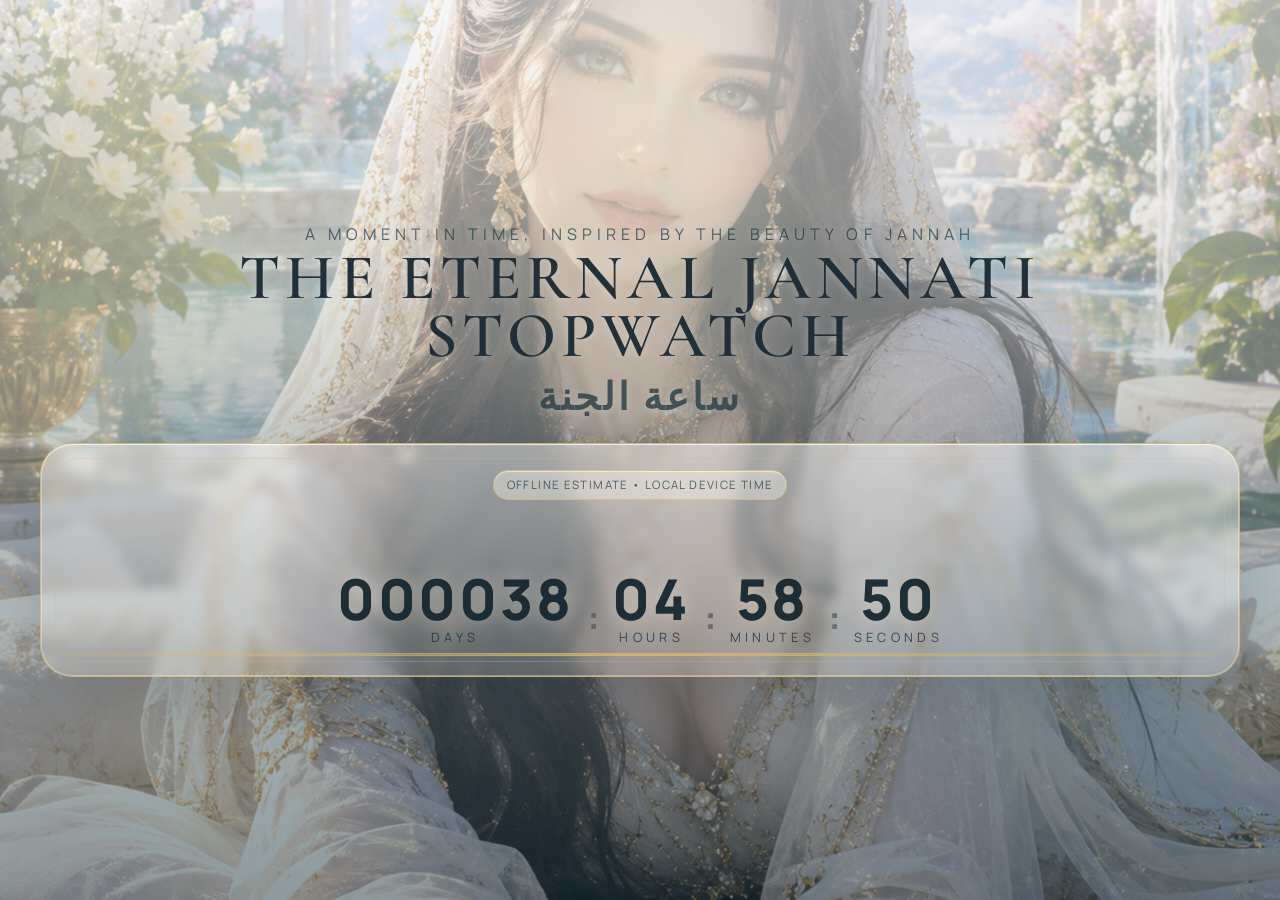
==== index.html @ 28939247 "Add the Jannati Stopwatch static website and documentation." ====
<!DOCTYPE html>
<html lang="en">
  <head>
    <meta charset="UTF-8" />
    <meta name="viewport" content="width=device-width, initial-scale=1.0" />
    <meta
      name="description"
      content="The Eternal Jannati Stopwatch — a fixed-start, beautifully inspired elapsed-time display based on a heavenly garden aesthetic."
    />
    <title>The Eternal Jannati Stopwatch</title>
    <link rel="preconnect" href="https://fonts.googleapis.com" />
    <link rel="preconnect" href="https://fonts.gstatic.com" crossorigin />
    <link
      href="https://fonts.googleapis.com/css2?family=Cormorant+Garamond:wght@500;600;700&family=Manrope:wght@400;500;600;700;800&display=swap"
      rel="stylesheet"
    />
    <link rel="stylesheet" href="style.css" />
  </head>
  <body>
    <div class="page-shell">
      <div class="scene-glow scene-glow-left" aria-hidden="true"></div>
      <div class="scene-glow scene-glow-right" aria-hidden="true"></div>
      <div class="garden-haze" aria-hidden="true"></div>

      <main class="app" aria-labelledby="projectTitle">
        <header class="masthead">
          <p class="subtitle">A Moment in Time, Inspired by the Beauty of Jannah</p>
          <h1 id="projectTitle">THE ETERNAL JANNATI STOPWATCH</h1>
          <p class="arabic-name" aria-label="Arabic title for the Jannati clock">ساعة الجنة</p>
        </header>

        <section class="stopwatch-panel" aria-label="Elapsed time display">
          <div class="sync-status" id="syncStatus" aria-live="polite">Offline estimate • local device time</div>

          <div
            class="timer-line"
            id="timerLine"
            role="timer"
            aria-live="off"
            aria-atomic="true"
            aria-label="Elapsed time"
          >
            <div class="time-unit days-unit" aria-label="Days">
              <span class="value" id="daysValue">000000</span>
              <span class="label">DAYS</span>
            </div>

            <span class="separator" aria-hidden="true">:</span>

            <div class="time-unit" aria-label="Hours">
              <span class="value" id="hoursValue">00</span>
              <span class="label">HOURS</span>
            </div>

            <span class="separator" aria-hidden="true">:</span>

            <div class="time-unit" aria-label="Minutes">
              <span class="value" id="minutesValue">00</span>
              <span class="label">MINUTES</span>
            </div>

            <span class="separator" aria-hidden="true">:</span>

            <div class="time-unit" aria-label="Seconds">
              <span class="value" id="secondsValue">00</span>
              <span class="label">SECONDS</span>
            </div>
          </div>
        </section>
      </main>
    </div>

    <div id="srStatus" class="sr-only" aria-live="polite" aria-atomic="true"></div>

    <script src="script.js"></script>
  </body>
</html>
---- style.css ----
:root {
  --sky-1: #eef7ff;
  --sky-2: #dbeef8;
  --water-1: #9ecfe7;
  --water-2: #7aaed0;
  --gold-1: #f5e9b7;
  --gold-2: #d6b76f;
  --ivory-1: rgba(255, 252, 245, 0.68);
  --ivory-2: rgba(250, 245, 235, 0.48);
  --pearl: rgba(255, 255, 255, 0.74);
  --stone: #f0efe9;
  --garden-1: #9ec3a1;
  --garden-2: #6f9d74;
  --shadow: rgba(17, 33, 48, 0.32);
  --text: #18384d;
  --panel-border: rgba(214, 183, 111, 0.8);
  --panel-glow: rgba(255, 243, 189, 0.6);
  --muted-text: rgba(25, 54, 68, 0.74);
}

* {
  box-sizing: border-box;
}

html {
  color-scheme: light;
}

body {
  margin: 0;
  min-height: 100vh;
  font-family: "Manrope", sans-serif;
  color: var(--text);
  background:
    linear-gradient(180deg, rgba(255, 254, 250, 0.2), rgba(41, 73, 93, 0.26)),
    linear-gradient(180deg, rgba(255, 255, 255, 0.34), rgba(13, 38, 46, 0.1)),
    url("Golden Veil by the Garden Waters.png") center center / cover no-repeat fixed;
  overflow-x: hidden;
}

img {
  max-width: 100%;
  display: block;
}

.page-shell {
  position: relative;
  min-height: 100vh;
  display: grid;
  place-items: center;
  padding: clamp(1rem, 2vw, 2.25rem);
  isolation: isolate;
  overflow: hidden;
}

.page-shell::before {
  content: "";
  position: absolute;
  inset: 0;
  background:
    linear-gradient(180deg, rgba(214, 222, 234, 0.24), rgba(255, 255, 255, 0.12) 20%, rgba(18, 44, 53, 0.14) 100%),
    radial-gradient(circle at 50% 30%, rgba(255, 245, 196, 0.24), transparent 30%);
  z-index: -2;
}

.scene-glow {
  position: absolute;
  width: min(30vw, 28rem);
  height: min(30vw, 28rem);
  border-radius: 50%;
  filter: blur(55px);
  opacity: 0.6;
  z-index: -1;
  animation: breathe 12s ease-in-out infinite alternate;
}

.scene-glow-left {
  left: -4vw;
  top: 6vh;
  background: rgba(255, 236, 162, 0.36);
}

.scene-glow-right {
  right: -1vw;
  bottom: 10vh;
  background: rgba(144, 202, 233, 0.24);
}

.garden-haze {
  position: absolute;
  inset: 0;
  background:
    radial-gradient(circle at 50% 12%, rgba(255, 247, 214, 0.38), transparent 18%),
    linear-gradient(180deg, rgba(255, 255, 255, 0.1), rgba(17, 43, 52, 0.12));
  z-index: -1;
}

.app {
  width: min(100%, 1200px);
  display: grid;
  gap: 1.3rem;
  justify-items: center;
  text-align: center;
  position: relative;
  z-index: 1;
}

.masthead {
  display: grid;
  gap: 0.2rem;
  justify-items: center;
  text-shadow: 0 2px 8px rgba(255, 255, 255, 0.25);
}

.subtitle {
  margin: 0;
  font-size: clamp(0.72rem, 1.5vw, 1rem);
  letter-spacing: 0.32em;
  text-transform: uppercase;
  color: rgba(25, 54, 68, 0.72);
}

h1 {
  margin: 0;
  font-family: "Cormorant Garamond", serif;
  font-size: clamp(2.2rem, 5vw, 5.1rem);
  line-height: 0.92;
  letter-spacing: 0.08em;
  color: rgba(26, 42, 52, 0.96);
  font-weight: 600;
}

.arabic-name {
  margin: 0;
  font-size: clamp(1.5rem, 3vw, 2.5rem);
  font-weight: 600;
  letter-spacing: 0.08em;
  color: rgba(42, 62, 70, 0.82);
}

.stopwatch-panel {
  width: min(100%, 1200px);
  background: linear-gradient(180deg, rgba(255, 255, 255, 0.42), rgba(255, 251, 244, 0.18));
  border: 1px solid var(--panel-border);
  border-radius: 2rem;
  padding: clamp(1rem, 2vw, 2rem) clamp(0.9rem, 2vw, 1.8rem) clamp(1.2rem, 3vw, 2rem);
  backdrop-filter: blur(6px);
  -webkit-backdrop-filter: blur(6px);
  box-shadow:
    0 24px 80px rgba(27, 39, 49, 0.22),
    inset 0 1px 1px rgba(255, 255, 255, 0.62),
    inset 0 0 0 1px rgba(255, 255, 255, 0.3);
  position: relative;
  overflow: hidden;
}

.stopwatch-panel::before,
.stopwatch-panel::after {
  content: "";
  position: absolute;
  inset: 14px;
  border: 1px solid rgba(214, 183, 111, 0.32);
  border-radius: 1.5rem;
  pointer-events: none;
}

.stopwatch-panel::after {
  inset: auto 24px 20px 24px;
  height: 1px;
  background: linear-gradient(90deg, transparent, rgba(214, 183, 111, 0.8), transparent);
}

.sync-status {
  position: relative;
  z-index: 1;
  margin: 0 auto 1rem;
  width: fit-content;
  padding: 0.4rem 0.8rem;
  border-radius: 999px;
  background: rgba(255, 250, 240, 0.38);
  border: 1px solid rgba(214, 183, 111, 0.7);
  font-size: 0.72rem;
  letter-spacing: 0.12em;
  text-transform: uppercase;
  color: var(--muted-text);
  box-shadow: inset 0 1px 1px rgba(255, 255, 255, 0.6);
}

.timer-line {
  position: relative;
  z-index: 1;
  display: flex;
  align-items: end;
  justify-content: center;
  flex-wrap: wrap;
  gap: clamp(0.4rem, 1vw, 0.9rem);
  line-height: 1;
  min-height: 8rem;
}

.time-unit {
  display: inline-flex;
  flex-direction: column;
  align-items: center;
  gap: 0.45rem;
  min-width: 0;
}

.days-unit {
  min-width: clamp(8rem, 18vw, 18rem);
}

.value {
  font-family: "Manrope", sans-serif;
  font-size: clamp(2rem, 4.4vw, 6.2rem);
  font-weight: 800;
  letter-spacing: 0.05em;
  line-height: 0.85;
  color: rgba(21, 39, 48, 0.95);
  text-shadow: 0 0 18px rgba(255, 246, 214, 0.4);
  white-space: nowrap;
}

.days-unit .value {
  min-width: 100%;
}

.label {
  font-size: clamp(0.55rem, 1vw, 0.92rem);
  letter-spacing: 0.34em;
  text-transform: uppercase;
  color: rgba(22, 49, 62, 0.8);
  line-height: 1.1;
}

.separator {
  font-size: clamp(1.6rem, 3vw, 3.4rem);
  font-weight: 700;
  line-height: 0.8;
  color: rgba(81, 92, 99, 0.75);
  transform: translateY(-0.25em);
}

.sr-only {
  position: absolute;
  width: 1px;
  height: 1px;
  margin: -1px;
  overflow: hidden;
  clip: rect(0, 0, 0, 0);
  clip-path: inset(50%);
  white-space: nowrap;
  border: 0;
}

@keyframes breathe {
  0% {
    transform: scale(0.96);
    opacity: 0.5;
  }
  100% {
    transform: scale(1.06);
    opacity: 0.7;
  }
}

@media (max-width: 780px) {
  .app {
    gap: 0.8rem;
  }

  .subtitle {
    letter-spacing: 0.18em;
  }

  h1 {
    letter-spacing: 0.04em;
  }

  .timer-line {
    gap: 0.15rem 0.38rem;
    min-height: 7rem;
  }

  .label {
    letter-spacing: 0.2em;
  }

  .separator {
    transform: none;
  }
}

@media (max-width: 560px) {
  body {
    background-attachment: scroll;
  }

  .page-shell {
    padding-left: 0.75rem;
    padding-right: 0.75rem;
  }

  .masthead {
    gap: 0.1rem;
  }

  .subtitle {
    letter-spacing: 0.12em;
  }

  h1 {
    text-wrap: balance;
  }

  .stopwatch-panel {
    border-radius: 1.25rem;
  }

  .sync-status {
    letter-spacing: 0.08em;
    padding-left: 0.6rem;
    padding-right: 0.6rem;
  }

  .time-unit {
    gap: 0.25rem;
  }

  .days-unit {
    min-width: 0;
  }
}

@media (prefers-reduced-motion: reduce) {
  *, *::before, *::after {
    animation-duration: 0.01ms !important;
    animation-iteration-count: 1 !important;
    transition-duration: 0.01ms !important;
    scroll-behavior: auto !important;
  }
}
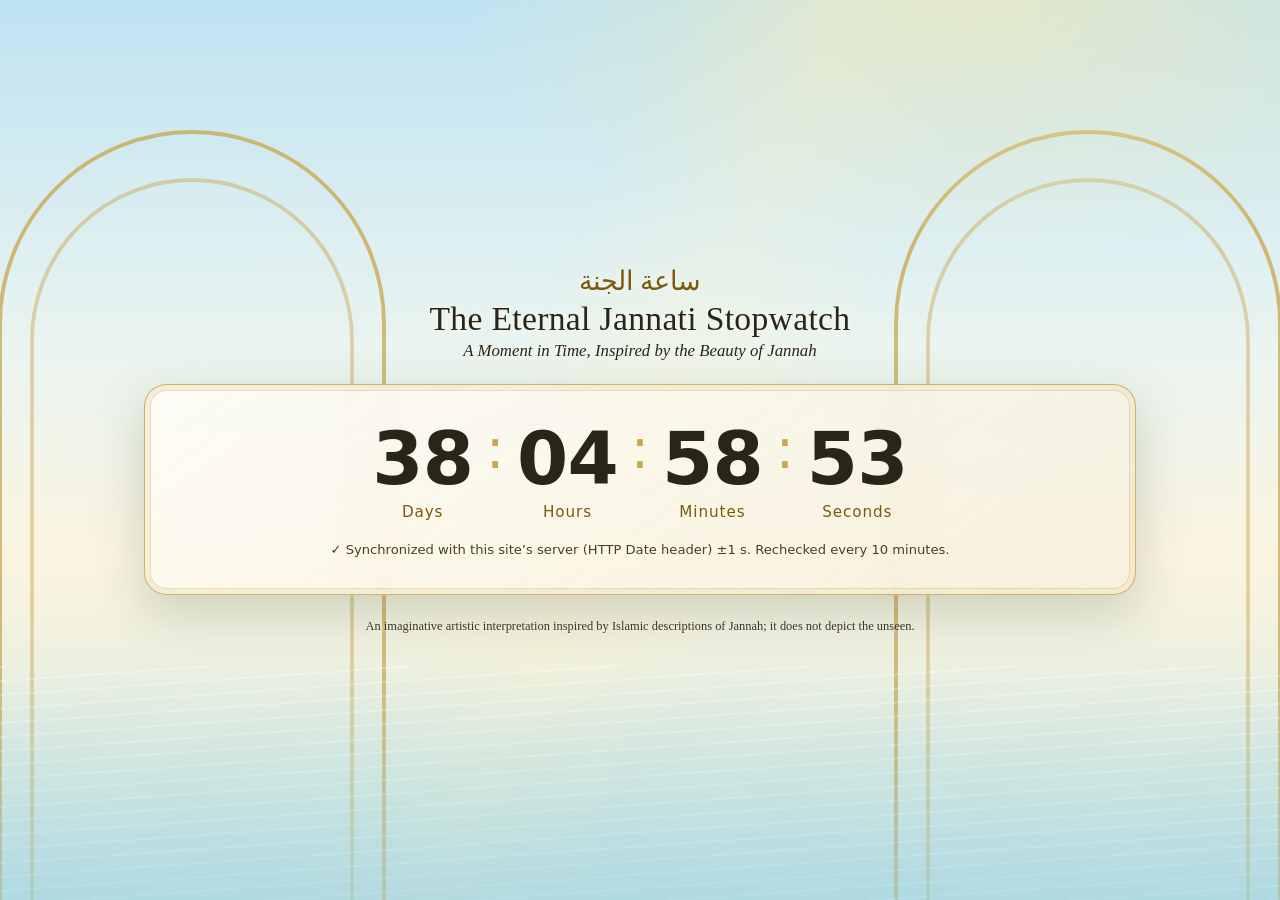
==== commit bffeb780: "Add files via upload" ====
--- a/index.html
+++ b/index.html
@@ -1,77 +1,55 @@
 <!DOCTYPE html>
 <html lang="en">
-  <head>
-    <meta charset="UTF-8" />
-    <meta name="viewport" content="width=device-width, initial-scale=1.0" />
-    <meta
-      name="description"
-      content="The Eternal Jannati Stopwatch — a fixed-start, beautifully inspired elapsed-time display based on a heavenly garden aesthetic."
-    />
-    <title>The Eternal Jannati Stopwatch</title>
-    <link rel="preconnect" href="https://fonts.googleapis.com" />
-    <link rel="preconnect" href="https://fonts.gstatic.com" crossorigin />
-    <link
-      href="https://fonts.googleapis.com/css2?family=Cormorant+Garamond:wght@500;600;700&family=Manrope:wght@400;500;600;700;800&display=swap"
-      rel="stylesheet"
-    />
-    <link rel="stylesheet" href="style.css" />
-  </head>
-  <body>
-    <div class="page-shell">
-      <div class="scene-glow scene-glow-left" aria-hidden="true"></div>
-      <div class="scene-glow scene-glow-right" aria-hidden="true"></div>
-      <div class="garden-haze" aria-hidden="true"></div>
+<head>
+<meta charset="utf-8">
+<meta name="viewport" content="width=device-width, initial-scale=1, viewport-fit=cover">
+<title>The Eternal Jannati Stopwatch</title>
+<meta name="description" content="A fixed-start elapsed-time display: days, hours, minutes and seconds since 29 October 2026, 6:30 AM Bangladesh time.">
+<meta name="theme-color" content="#f6efdc">
+<link rel="stylesheet" href="style.css">
+</head>
+<body>
+<div class="scene" aria-hidden="true">
+  <div class="scene__sky"></div>
+  <div class="scene__img"></div>
+  <svg class="scene__arch" viewBox="0 0 400 300" preserveAspectRatio="xMidYMax slice" focusable="false">
+    <g fill="none" stroke="#c9a54e" stroke-width="1.2" opacity=".75">
+      <path d="M0 300V120a60 60 0 0 1 60-60h0a60 60 0 0 1 60 60v180"/>
+      <path d="M280 300V120a60 60 0 0 1 60-60h0a60 60 0 0 1 60 60v180"/>
+      <path d="M10 300V125a50 50 0 0 1 50-50 50 50 0 0 1 50 50v175" opacity=".6"/>
+      <path d="M290 300V125a50 50 0 0 1 50-50 50 50 0 0 1 50 50v175" opacity=".6"/>
+    </g>
+  </svg>
+  <div class="scene__rays"></div>
+  <div class="scene__water"></div>
+  <div class="scene__motes" id="motes"></div>
+</div>
 
-      <main class="app" aria-labelledby="projectTitle">
-        <header class="masthead">
-          <p class="subtitle">A Moment in Time, Inspired by the Beauty of Jannah</p>
-          <h1 id="projectTitle">THE ETERNAL JANNATI STOPWATCH</h1>
-          <p class="arabic-name" aria-label="Arabic title for the Jannati clock">ساعة الجنة</p>
-        </header>
+<main class="stage">
+  <header class="title">
+    <p class="ar" lang="ar" dir="rtl">ساعة الجنة</p>
+    <h1>The Eternal Jannati Stopwatch</h1>
+    <p class="sub">A Moment in Time, Inspired by the Beauty of Jannah</p>
+  </header>
 
-        <section class="stopwatch-panel" aria-label="Elapsed time display">
-          <div class="sync-status" id="syncStatus" aria-live="polite">Offline estimate • local device time</div>
+  <section class="panel" aria-labelledby="pl">
+    <h2 id="pl" class="sr">Time elapsed since 29 October 2026, 6:30:00 AM Bangladesh Standard Time</h2>
+    <div class="clock" id="clock" data-len="1" role="timer" aria-live="off" aria-atomic="true">
+      <span class="sr" id="sr"></span>
+      <div class="unit" aria-hidden="true"><b id="d">0</b><i id="dl">Days</i></div>
+      <span class="sep" aria-hidden="true">:</span>
+      <div class="unit" aria-hidden="true"><b id="h">00</b><i id="hl">Hours</i></div>
+      <span class="sep" aria-hidden="true">:</span>
+      <div class="unit" aria-hidden="true"><b id="m">00</b><i id="ml">Minutes</i></div>
+      <span class="sep" aria-hidden="true">:</span>
+      <div class="unit" aria-hidden="true"><b id="s">00</b><i id="sl">Seconds</i></div>
+    </div>
+    <p class="note" id="note" hidden>Counting begins 29 Oct 2026, 6:30:00 AM (UTC+06:00).</p>
+    <p class="status" id="status" role="status"><span id="si" aria-hidden="true">◌</span> <span id="st">Checking time source…</span></p>
+  </section>
 
-          <div
-            class="timer-line"
-            id="timerLine"
-            role="timer"
-            aria-live="off"
-            aria-atomic="true"
-            aria-label="Elapsed time"
-          >
-            <div class="time-unit days-unit" aria-label="Days">
-              <span class="value" id="daysValue">000000</span>
-              <span class="label">DAYS</span>
-            </div>
-
-            <span class="separator" aria-hidden="true">:</span>
-
-            <div class="time-unit" aria-label="Hours">
-              <span class="value" id="hoursValue">00</span>
-              <span class="label">HOURS</span>
-            </div>
-
-            <span class="separator" aria-hidden="true">:</span>
-
-            <div class="time-unit" aria-label="Minutes">
-              <span class="value" id="minutesValue">00</span>
-              <span class="label">MINUTES</span>
-            </div>
-
-            <span class="separator" aria-hidden="true">:</span>
-
-            <div class="time-unit" aria-label="Seconds">
-              <span class="value" id="secondsValue">00</span>
-              <span class="label">SECONDS</span>
-            </div>
-          </div>
-        </section>
-      </main>
-    </div>
-
-    <div id="srStatus" class="sr-only" aria-live="polite" aria-atomic="true"></div>
-
-    <script src="script.js"></script>
-  </body>
+  <footer class="foot">An imaginative artistic interpretation inspired by Islamic descriptions of Jannah; it does not depict the unseen.</footer>
+</main>
+<script src="script.js"></script>
+</body>
 </html>
--- a/style.css
+++ b/style.css
@@ -1,342 +1,48 @@
-:root {
-  --sky-1: #eef7ff;
-  --sky-2: #dbeef8;
-  --water-1: #9ecfe7;
-  --water-2: #7aaed0;
-  --gold-1: #f5e9b7;
-  --gold-2: #d6b76f;
-  --ivory-1: rgba(255, 252, 245, 0.68);
-  --ivory-2: rgba(250, 245, 235, 0.48);
-  --pearl: rgba(255, 255, 255, 0.74);
-  --stone: #f0efe9;
-  --garden-1: #9ec3a1;
-  --garden-2: #6f9d74;
-  --shadow: rgba(17, 33, 48, 0.32);
-  --text: #18384d;
-  --panel-border: rgba(214, 183, 111, 0.8);
-  --panel-glow: rgba(255, 243, 189, 0.6);
-  --muted-text: rgba(25, 54, 68, 0.74);
-}
-
-* {
-  box-sizing: border-box;
-}
-
-html {
-  color-scheme: light;
-}
-
-body {
-  margin: 0;
-  min-height: 100vh;
-  font-family: "Manrope", sans-serif;
-  color: var(--text);
-  background:
-    linear-gradient(180deg, rgba(255, 254, 250, 0.2), rgba(41, 73, 93, 0.26)),
-    linear-gradient(180deg, rgba(255, 255, 255, 0.34), rgba(13, 38, 46, 0.1)),
-    url("Golden Veil by the Garden Waters.png") center center / cover no-repeat fixed;
-  overflow-x: hidden;
-}
-
-img {
-  max-width: 100%;
-  display: block;
-}
-
-.page-shell {
-  position: relative;
-  min-height: 100vh;
-  display: grid;
-  place-items: center;
-  padding: clamp(1rem, 2vw, 2.25rem);
-  isolation: isolate;
-  overflow: hidden;
-}
-
-.page-shell::before {
-  content: "";
-  position: absolute;
-  inset: 0;
-  background:
-    linear-gradient(180deg, rgba(214, 222, 234, 0.24), rgba(255, 255, 255, 0.12) 20%, rgba(18, 44, 53, 0.14) 100%),
-    radial-gradient(circle at 50% 30%, rgba(255, 245, 196, 0.24), transparent 30%);
-  z-index: -2;
-}
-
-.scene-glow {
-  position: absolute;
-  width: min(30vw, 28rem);
-  height: min(30vw, 28rem);
-  border-radius: 50%;
-  filter: blur(55px);
-  opacity: 0.6;
-  z-index: -1;
-  animation: breathe 12s ease-in-out infinite alternate;
-}
-
-.scene-glow-left {
-  left: -4vw;
-  top: 6vh;
-  background: rgba(255, 236, 162, 0.36);
-}
-
-.scene-glow-right {
-  right: -1vw;
-  bottom: 10vh;
-  background: rgba(144, 202, 233, 0.24);
-}
-
-.garden-haze {
-  position: absolute;
-  inset: 0;
-  background:
-    radial-gradient(circle at 50% 12%, rgba(255, 247, 214, 0.38), transparent 18%),
-    linear-gradient(180deg, rgba(255, 255, 255, 0.1), rgba(17, 43, 52, 0.12));
-  z-index: -1;
-}
-
-.app {
-  width: min(100%, 1200px);
-  display: grid;
-  gap: 1.3rem;
-  justify-items: center;
-  text-align: center;
-  position: relative;
-  z-index: 1;
-}
-
-.masthead {
-  display: grid;
-  gap: 0.2rem;
-  justify-items: center;
-  text-shadow: 0 2px 8px rgba(255, 255, 255, 0.25);
-}
-
-.subtitle {
-  margin: 0;
-  font-size: clamp(0.72rem, 1.5vw, 1rem);
-  letter-spacing: 0.32em;
-  text-transform: uppercase;
-  color: rgba(25, 54, 68, 0.72);
-}
-
-h1 {
-  margin: 0;
-  font-family: "Cormorant Garamond", serif;
-  font-size: clamp(2.2rem, 5vw, 5.1rem);
-  line-height: 0.92;
-  letter-spacing: 0.08em;
-  color: rgba(26, 42, 52, 0.96);
-  font-weight: 600;
-}
-
-.arabic-name {
-  margin: 0;
-  font-size: clamp(1.5rem, 3vw, 2.5rem);
-  font-weight: 600;
-  letter-spacing: 0.08em;
-  color: rgba(42, 62, 70, 0.82);
-}
-
-.stopwatch-panel {
-  width: min(100%, 1200px);
-  background: linear-gradient(180deg, rgba(255, 255, 255, 0.42), rgba(255, 251, 244, 0.18));
-  border: 1px solid var(--panel-border);
-  border-radius: 2rem;
-  padding: clamp(1rem, 2vw, 2rem) clamp(0.9rem, 2vw, 1.8rem) clamp(1.2rem, 3vw, 2rem);
-  backdrop-filter: blur(6px);
-  -webkit-backdrop-filter: blur(6px);
-  box-shadow:
-    0 24px 80px rgba(27, 39, 49, 0.22),
-    inset 0 1px 1px rgba(255, 255, 255, 0.62),
-    inset 0 0 0 1px rgba(255, 255, 255, 0.3);
-  position: relative;
-  overflow: hidden;
-}
-
-.stopwatch-panel::before,
-.stopwatch-panel::after {
-  content: "";
-  position: absolute;
-  inset: 14px;
-  border: 1px solid rgba(214, 183, 111, 0.32);
-  border-radius: 1.5rem;
-  pointer-events: none;
-}
-
-.stopwatch-panel::after {
-  inset: auto 24px 20px 24px;
-  height: 1px;
-  background: linear-gradient(90deg, transparent, rgba(214, 183, 111, 0.8), transparent);
-}
-
-.sync-status {
-  position: relative;
-  z-index: 1;
-  margin: 0 auto 1rem;
-  width: fit-content;
-  padding: 0.4rem 0.8rem;
-  border-radius: 999px;
-  background: rgba(255, 250, 240, 0.38);
-  border: 1px solid rgba(214, 183, 111, 0.7);
-  font-size: 0.72rem;
-  letter-spacing: 0.12em;
-  text-transform: uppercase;
-  color: var(--muted-text);
-  box-shadow: inset 0 1px 1px rgba(255, 255, 255, 0.6);
-}
-
-.timer-line {
-  position: relative;
-  z-index: 1;
-  display: flex;
-  align-items: end;
-  justify-content: center;
-  flex-wrap: wrap;
-  gap: clamp(0.4rem, 1vw, 0.9rem);
-  line-height: 1;
-  min-height: 8rem;
-}
-
-.time-unit {
-  display: inline-flex;
-  flex-direction: column;
-  align-items: center;
-  gap: 0.45rem;
-  min-width: 0;
-}
-
-.days-unit {
-  min-width: clamp(8rem, 18vw, 18rem);
-}
-
-.value {
-  font-family: "Manrope", sans-serif;
-  font-size: clamp(2rem, 4.4vw, 6.2rem);
-  font-weight: 800;
-  letter-spacing: 0.05em;
-  line-height: 0.85;
-  color: rgba(21, 39, 48, 0.95);
-  text-shadow: 0 0 18px rgba(255, 246, 214, 0.4);
-  white-space: nowrap;
-}
-
-.days-unit .value {
-  min-width: 100%;
-}
-
-.label {
-  font-size: clamp(0.55rem, 1vw, 0.92rem);
-  letter-spacing: 0.34em;
-  text-transform: uppercase;
-  color: rgba(22, 49, 62, 0.8);
-  line-height: 1.1;
-}
-
-.separator {
-  font-size: clamp(1.6rem, 3vw, 3.4rem);
-  font-weight: 700;
-  line-height: 0.8;
-  color: rgba(81, 92, 99, 0.75);
-  transform: translateY(-0.25em);
-}
-
-.sr-only {
-  position: absolute;
-  width: 1px;
-  height: 1px;
-  margin: -1px;
-  overflow: hidden;
-  clip: rect(0, 0, 0, 0);
-  clip-path: inset(50%);
-  white-space: nowrap;
-  border: 0;
-}
-
-@keyframes breathe {
-  0% {
-    transform: scale(0.96);
-    opacity: 0.5;
-  }
-  100% {
-    transform: scale(1.06);
-    opacity: 0.7;
-  }
-}
-
-@media (max-width: 780px) {
-  .app {
-    gap: 0.8rem;
-  }
-
-  .subtitle {
-    letter-spacing: 0.18em;
-  }
-
-  h1 {
-    letter-spacing: 0.04em;
-  }
-
-  .timer-line {
-    gap: 0.15rem 0.38rem;
-    min-height: 7rem;
-  }
-
-  .label {
-    letter-spacing: 0.2em;
-  }
-
-  .separator {
-    transform: none;
-  }
-}
-
-@media (max-width: 560px) {
-  body {
-    background-attachment: scroll;
-  }
-
-  .page-shell {
-    padding-left: 0.75rem;
-    padding-right: 0.75rem;
-  }
-
-  .masthead {
-    gap: 0.1rem;
-  }
-
-  .subtitle {
-    letter-spacing: 0.12em;
-  }
-
-  h1 {
-    text-wrap: balance;
-  }
-
-  .stopwatch-panel {
-    border-radius: 1.25rem;
-  }
-
-  .sync-status {
-    letter-spacing: 0.08em;
-    padding-left: 0.6rem;
-    padding-right: 0.6rem;
-  }
-
-  .time-unit {
-    gap: 0.25rem;
-  }
-
-  .days-unit {
-    min-width: 0;
-  }
-}
-
-@media (prefers-reduced-motion: reduce) {
-  *, *::before, *::after {
-    animation-duration: 0.01ms !important;
-    animation-iteration-count: 1 !important;
-    transition-duration: 0.01ms !important;
-    scroll-behavior: auto !important;
-  }
-}
+:root{--pearl:#fffdf7;--ivory:#f6efdc;--gold:#c9a54e;--gold-d:#7a5a10;--sky:#bfe3f2;--leaf:#3f7a55;--ink:#2a2617;
+--serif:"Iowan Old Style","Palatino Linotype",Palatino,Georgia,"Times New Roman",serif;--sans:system-ui,-apple-system,"Segoe UI",Roboto,sans-serif}
+*{box-sizing:border-box}
+html,body{margin:0;min-height:100%;overflow-x:hidden}
+body{font-family:var(--serif);color:var(--ink);background:var(--ivory);min-height:100svh}
+.sr{position:absolute;width:1px;height:1px;overflow:hidden;clip:rect(0 0 0 0);white-space:nowrap}
+/* scene */
+.scene{position:fixed;inset:0;overflow:hidden;z-index:0;pointer-events:none}
+.scene>*{position:absolute;inset:0}
+.scene__sky{background:linear-gradient(#bfe3f2 0%,#e9f4f0 38%,#fbf4e0 62%,#cfe8e0 100%)}
+.scene__img{background:url("assets/golden-veil.png") center 18%/cover no-repeat,
+ url("https://raw.githubusercontent.com/AlphaStopwatch/Something-About-This-Hur/main/Golden%20Veil%20by%20the%20Garden%20Waters.png") center 18%/cover no-repeat;
+ -webkit-mask-image:linear-gradient(#000 70%,transparent);mask-image:linear-gradient(#000 70%,transparent)}
+.scene__arch{width:100%;height:100%}
+.scene__rays{background:radial-gradient(60% 40% at 78% 0%,rgba(255,236,170,.55),transparent 70%),
+ linear-gradient(115deg,transparent 40%,rgba(255,244,200,.22) 50%,transparent 60%);animation:rays 14s ease-in-out infinite alternate}
+.scene__water{top:auto;height:26%;background:linear-gradient(rgba(191,227,242,0),rgba(150,205,225,.55)),
+ repeating-linear-gradient(176deg,rgba(255,255,255,.28) 0 2px,transparent 2px 14px);background-size:100% 100%,100% 28px;animation:flow 9s linear infinite}
+.scene__motes span{position:absolute;bottom:-4vh;width:var(--z);height:var(--z);border-radius:50%;
+ background:radial-gradient(#ffe9a6,rgba(255,233,166,0));left:var(--x);opacity:0;animation:rise var(--t) linear var(--dl) infinite}
+@keyframes rays{from{opacity:.55}to{opacity:1}}
+@keyframes flow{to{background-position:0 0,0 28px}}
+@keyframes rise{10%{opacity:.8}90%{opacity:.5}to{transform:translate(var(--dx),-105vh);opacity:0}}
+body.paused *,body.paused *::before{animation-play-state:paused!important}
+/* content */
+.stage{position:relative;z-index:1;min-height:100svh;display:flex;flex-direction:column;align-items:center;justify-content:center;gap:clamp(.8rem,2.5vh,1.6rem);
+ padding:max(1rem,env(safe-area-inset-top)) max(.75rem,env(safe-area-inset-right)) max(1rem,env(safe-area-inset-bottom)) max(.75rem,env(safe-area-inset-left))}
+.title{text-align:center;text-shadow:0 1px 8px rgba(255,253,247,.9)}
+.ar{margin:0;font-size:clamp(1.2rem,4vw,1.7rem);color:var(--gold-d)}
+h1{margin:.1em 0;font-weight:500;font-size:clamp(1.25rem,4.6vw,2.1rem);letter-spacing:.01em}
+.sub{margin:0;font-style:italic;font-size:clamp(.85rem,2.6vw,1.05rem)}
+.panel{width:min(100%,62rem);padding:clamp(1rem,3.5vw,2.2rem);text-align:center;border-radius:1.4rem;
+ background:linear-gradient(145deg,rgba(255,253,247,.82),rgba(246,239,220,.7));
+ -webkit-backdrop-filter:blur(10px) saturate(1.1);backdrop-filter:blur(10px) saturate(1.1);
+ border:1px solid rgba(201,165,78,.85);box-shadow:inset 0 0 0 5px rgba(255,253,247,.5),inset 0 0 0 6px rgba(201,165,78,.35),0 18px 50px rgba(60,80,70,.22)}
+.clock{display:flex;align-items:flex-start;justify-content:center;gap:clamp(.2rem,1.4vw,.8rem)}
+.unit{min-width:0;flex:0 1 auto;display:flex;flex-direction:column;align-items:center}
+.unit b{font:600 clamp(1.7rem,8.4vw,4.6rem)/1.05 var(--sans);font-variant-numeric:tabular-nums;letter-spacing:-.01em;overflow-wrap:anywhere;word-break:break-all;max-width:100%}
+.unit i{font:normal .72rem/1.4 var(--sans);font-size:clamp(.6rem,2.2vw,.95rem);letter-spacing:.06em;color:var(--gold-d);margin-top:.3rem}
+.sep{font:300 clamp(1.4rem,6vw,3.4rem)/1.1 var(--sans);color:var(--gold)}
+.clock[data-len="3"] .unit:first-child b{font-size:clamp(1.5rem,7vw,4rem)}
+.clock[data-len="5"] .unit:first-child b{font-size:clamp(1.2rem,5.4vw,3.2rem)}
+.clock[data-len="8"] .unit:first-child b{font-size:clamp(1rem,4vw,2.4rem)}
+@media(max-width:480px){.clock{display:grid;grid-template-columns:1fr 1fr;row-gap:.9rem}.sep{display:none}.unit b{font-size:clamp(2rem,15vw,3.4rem)}.clock .unit:first-child b{font-size:clamp(1.6rem,11vw,3rem)}}
+.note{margin:.9rem 0 0;font-size:.95rem}
+.status{margin:1.1rem 0 0;font:.82rem/1.4 var(--sans);color:#4a4020}
+.foot{max-width:40rem;text-align:center;font-size:.78rem;line-height:1.4;color:#3b3620;text-shadow:0 1px 6px rgba(255,253,247,.95)}
+@media(prefers-reduced-motion:reduce){*,*::before{animation:none!important}.scene__motes{display:none}}
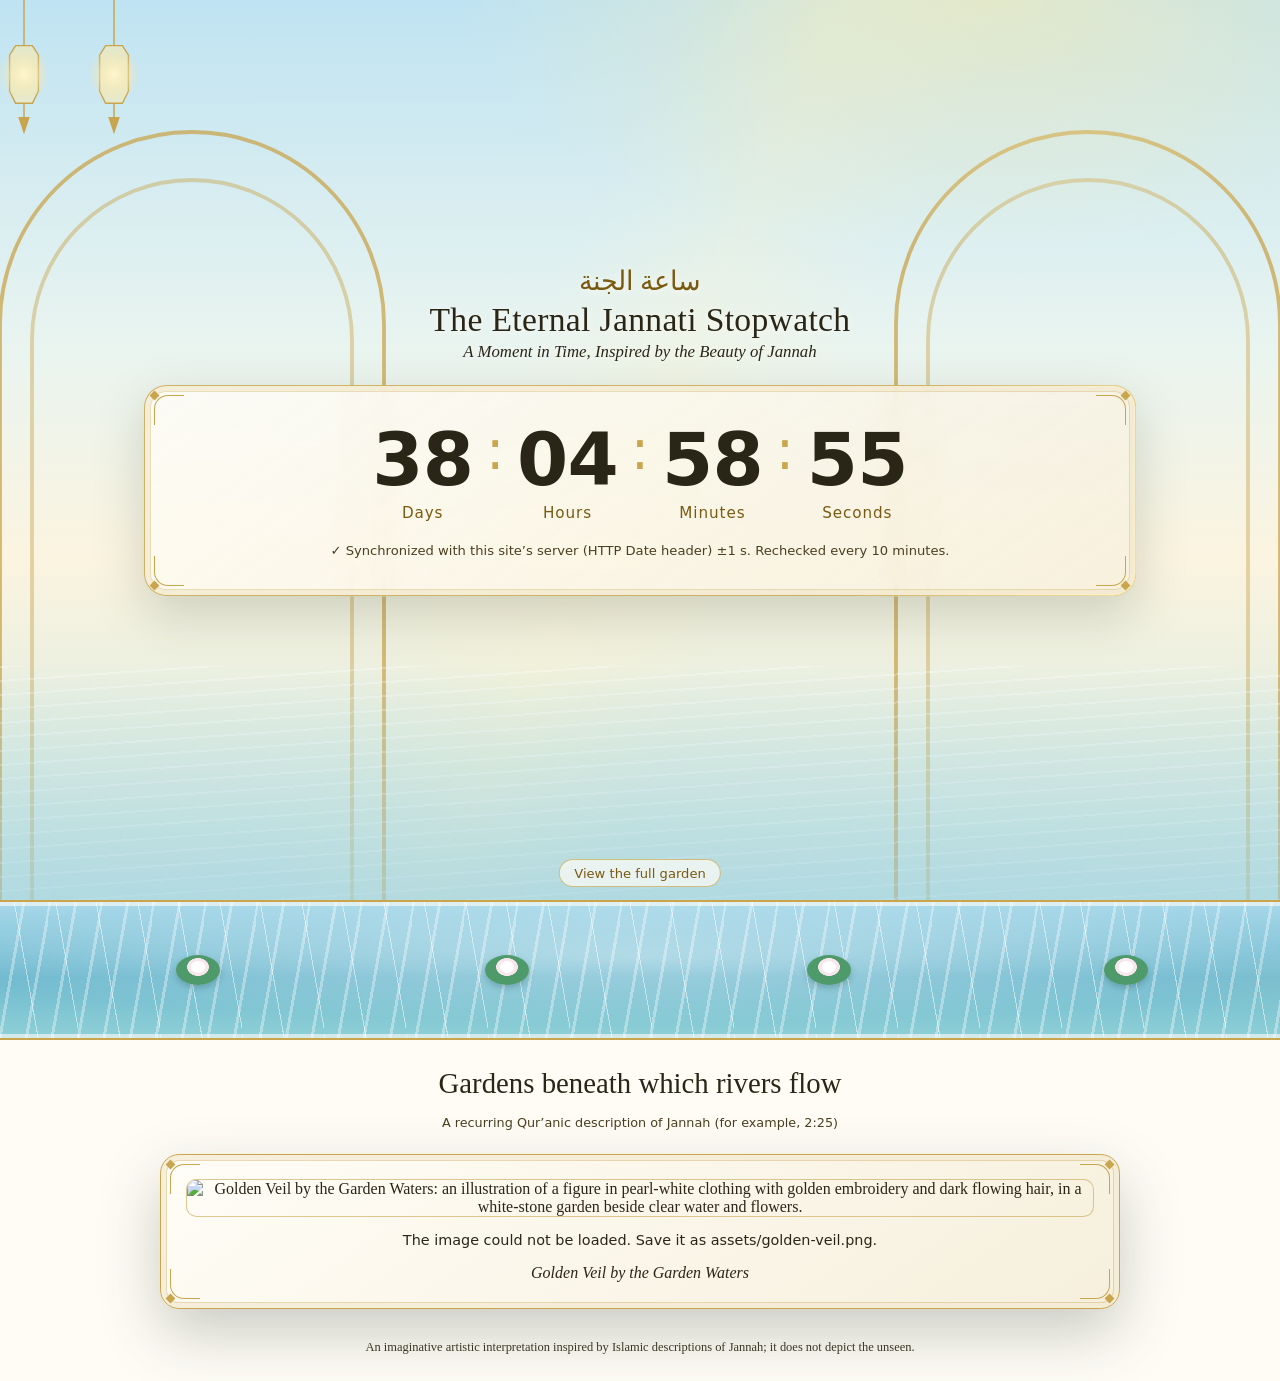
==== commit 9dfa8965: "Add files via upload" ====
--- a/index.html
+++ b/index.html
@@ -14,15 +14,14 @@
   <div class="scene__img"></div>
   <svg class="scene__arch" viewBox="0 0 400 300" preserveAspectRatio="xMidYMax slice" focusable="false">
     <g fill="none" stroke="#c9a54e" stroke-width="1.2" opacity=".75">
-      <path d="M0 300V120a60 60 0 0 1 60-60h0a60 60 0 0 1 60 60v180"/>
-      <path d="M280 300V120a60 60 0 0 1 60-60h0a60 60 0 0 1 60 60v180"/>
-      <path d="M10 300V125a50 50 0 0 1 50-50 50 50 0 0 1 50 50v175" opacity=".6"/>
-      <path d="M290 300V125a50 50 0 0 1 50-50 50 50 0 0 1 50 50v175" opacity=".6"/>
+      <path d="M0 300V120a60 60 0 0 1 60-60h0a60 60 0 0 1 60 60v180"/><path d="M280 300V120a60 60 0 0 1 60-60h0a60 60 0 0 1 60 60v180"/>
+      <path d="M10 300V125a50 50 0 0 1 50-50 50 50 0 0 1 50 50v175" opacity=".6"/><path d="M290 300V125a50 50 0 0 1 50-50 50 50 0 0 1 50 50v175" opacity=".6"/>
     </g>
   </svg>
-  <div class="scene__rays"></div>
-  <div class="scene__water"></div>
-  <div class="scene__motes" id="motes"></div>
+  <svg class="lantern l1" viewBox="0 0 40 130" focusable="false"><defs><radialGradient id="lg"><stop offset="0" stop-color="#fff6cf"/><stop offset="1" stop-color="#ffe49a" stop-opacity="0"/></radialGradient></defs>
+    <path d="M20 0v38" stroke="#c9a54e"/><path d="M13 38h14l5 8v30l-5 10H13l-5-10V46z" fill="rgba(255,236,170,.5)" stroke="#c9a54e"/><circle class="glow" cx="20" cy="62" r="22" fill="url(#lg)"/><path d="M20 86v12m-4 0h8l-4 12z" fill="#c9a54e" stroke="#c9a54e"/></svg>
+  <svg class="lantern l2" viewBox="0 0 40 130" focusable="false"><path d="M20 0v38" stroke="#c9a54e"/><path d="M13 38h14l5 8v30l-5 10H13l-5-10V46z" fill="rgba(255,236,170,.5)" stroke="#c9a54e"/><circle class="glow" cx="20" cy="62" r="22" fill="url(#lg)"/><path d="M20 86v12m-4 0h8l-4 12z" fill="#c9a54e" stroke="#c9a54e"/></svg>
+  <div class="scene__rays"></div><div class="scene__water"></div><div class="scene__motes" id="motes"></div>
 </div>
 
 <main class="stage">
@@ -31,25 +30,37 @@
     <h1>The Eternal Jannati Stopwatch</h1>
     <p class="sub">A Moment in Time, Inspired by the Beauty of Jannah</p>
   </header>
-
   <section class="panel" aria-labelledby="pl">
+    <span class="corner tl" aria-hidden="true"></span><span class="corner tr" aria-hidden="true"></span><span class="corner bl" aria-hidden="true"></span><span class="corner br" aria-hidden="true"></span>
     <h2 id="pl" class="sr">Time elapsed since 29 October 2026, 6:30:00 AM Bangladesh Standard Time</h2>
     <div class="clock" id="clock" data-len="1" role="timer" aria-live="off" aria-atomic="true">
       <span class="sr" id="sr"></span>
-      <div class="unit" aria-hidden="true"><b id="d">0</b><i id="dl">Days</i></div>
-      <span class="sep" aria-hidden="true">:</span>
-      <div class="unit" aria-hidden="true"><b id="h">00</b><i id="hl">Hours</i></div>
-      <span class="sep" aria-hidden="true">:</span>
-      <div class="unit" aria-hidden="true"><b id="m">00</b><i id="ml">Minutes</i></div>
-      <span class="sep" aria-hidden="true">:</span>
+      <div class="unit" aria-hidden="true"><b id="d">0</b><i id="dl">Days</i></div><span class="sep" aria-hidden="true">:</span>
+      <div class="unit" aria-hidden="true"><b id="h">00</b><i id="hl">Hours</i></div><span class="sep" aria-hidden="true">:</span>
+      <div class="unit" aria-hidden="true"><b id="m">00</b><i id="ml">Minutes</i></div><span class="sep" aria-hidden="true">:</span>
       <div class="unit" aria-hidden="true"><b id="s">00</b><i id="sl">Seconds</i></div>
     </div>
     <p class="note" id="note" hidden>Counting begins 29 Oct 2026, 6:30:00 AM (UTC+06:00).</p>
     <p class="status" id="status" role="status"><span id="si" aria-hidden="true">◌</span> <span id="st">Checking time source…</span></p>
   </section>
+  <a class="cue" href="#garden">View the full garden</a>
+</main>
 
-  <footer class="foot">An imaginative artistic interpretation inspired by Islamic descriptions of Jannah; it does not depict the unseen.</footer>
-</main>
+<section class="garden" id="garden" aria-labelledby="gt">
+  <div class="channel" aria-hidden="true">
+    <div class="channel__flow"></div><div class="channel__caustics"></div><div class="channel__foam"></div>
+    <span class="lily" style="--x:14%;--d:0s"></span><span class="lily" style="--x:38%;--d:-3s"></span><span class="lily" style="--x:63%;--d:-6s"></span><span class="lily" style="--x:86%;--d:-9s"></span>
+  </div>
+  <h2 id="gt" class="garden__title">Gardens beneath which rivers flow</h2>
+  <p class="garden__ref">A recurring Qur’anic description of Jannah (for example, 2:25)</p>
+  <figure class="frame" id="frame">
+    <span class="corner tl" aria-hidden="true"></span><span class="corner tr" aria-hidden="true"></span><span class="corner bl" aria-hidden="true"></span><span class="corner br" aria-hidden="true"></span>
+    <img id="full" src="assets/golden-veil.png" alt="Golden Veil by the Garden Waters: an illustration of a figure in pearl-white clothing with golden embroidery and dark flowing hair, in a white-stone garden beside clear water and flowers." decoding="async" loading="lazy">
+    <p class="frame__miss" id="miss" hidden>The image could not be loaded. Save it as assets/golden-veil.png.</p>
+    <figcaption>Golden Veil by the Garden Waters</figcaption>
+  </figure>
+  <p class="foot">An imaginative artistic interpretation inspired by Islamic descriptions of Jannah; it does not depict the unseen.</p>
+</section>
 <script src="script.js"></script>
 </body>
 </html>
--- a/style.css
+++ b/style.css
@@ -46,3 +46,57 @@
 .status{margin:1.1rem 0 0;font:.82rem/1.4 var(--sans);color:#4a4020}
 .foot{max-width:40rem;text-align:center;font-size:.78rem;line-height:1.4;color:#3b3620;text-shadow:0 1px 6px rgba(255,253,247,.95)}
 @media(prefers-reduced-motion:reduce){*,*::before{animation:none!important}.scene__motes{display:none}}
+
+/* ---- v2: richer design & effects ---- */
+.scene__img{opacity:.75;filter:blur(7px) saturate(1.1);transform:scale(1.06)}
+.panel{position:relative}
+.panel::before{content:"";position:absolute;inset:-1px;border-radius:inherit;padding:2px;pointer-events:none;
+ background:linear-gradient(110deg,transparent 30%,#fff3c4 47%,#d7b45a 53%,transparent 70%) 0 0/250% 100%;
+ -webkit-mask:linear-gradient(#000 0 0) content-box,linear-gradient(#000 0 0);-webkit-mask-composite:xor;mask-composite:exclude;animation:sheen 7s ease-in-out infinite}
+@keyframes sheen{from{background-position:120% 0}to{background-position:-70% 0}}
+.unit b{background:linear-gradient(100deg,#2a2617 42%,#a37d22 50%,#2a2617 58%) 0 0/260% 100%;-webkit-background-clip:text;background-clip:text;-webkit-text-fill-color:transparent;color:var(--ink);animation:glint 8s linear infinite}
+@keyframes glint{from{background-position:130% 0}to{background-position:-30% 0}}
+.corner{position:absolute;width:30px;height:30px;border:1.5px solid var(--gold);pointer-events:none}
+.corner::after{content:"";position:absolute;width:7px;height:7px;background:var(--gold);transform:rotate(45deg)}
+.tl{top:9px;left:9px;border-right:0;border-bottom:0;border-top-left-radius:14px}.tl::after{top:-4px;left:-4px}
+.tr{top:9px;right:9px;border-left:0;border-bottom:0;border-top-right-radius:14px}.tr::after{top:-4px;right:-4px}
+.bl{bottom:9px;left:9px;border-right:0;border-top:0;border-bottom-left-radius:14px}.bl::after{bottom:-4px;left:-4px}
+.br{bottom:9px;right:9px;border-left:0;border-top:0;border-bottom-right-radius:14px}.br::after{bottom:-4px;right:-4px}
+.lantern{position:absolute;top:0;width:clamp(26px,5vw,48px);height:auto;transform-origin:50% 0;animation:sway 6s ease-in-out infinite alternate;fill:none;stroke-width:1.2}
+.l1{left:7%}.l2{right:7%;animation-duration:7.5s;animation-delay:-2s}
+.lantern .glow{animation:flick 3.2s ease-in-out infinite alternate}
+@keyframes sway{from{transform:rotate(-3deg)}to{transform:rotate(3deg)}}
+@keyframes flick{from{opacity:.55}to{opacity:1}}
+.scene__motes .petal{position:absolute;bottom:-5vh;left:var(--x);width:var(--z);height:calc(var(--z)*1.4);border-radius:80% 0 80% 0;
+ background:radial-gradient(ellipse at 30% 30%,#fff,#f6dce3 60%,#e8b9c8);opacity:0;animation:petal var(--t) ease-in-out var(--dl) infinite}
+@keyframes petal{10%{opacity:.85}50%{transform:translate(calc(var(--dx)*.4),-55vh) rotate(180deg)}90%{opacity:.5}to{transform:translate(var(--dx),-108vh) rotate(380deg);opacity:0}}
+.stage{padding-bottom:3.4rem}
+.cue{position:absolute;bottom:max(.8rem,env(safe-area-inset-bottom));left:50%;transform:translateX(-50%);font:.82rem var(--sans);color:var(--gold-d);text-decoration:none;padding:.35rem .9rem;border:1px solid rgba(201,165,78,.7);border-radius:99px;background:rgba(255,253,247,.7);animation:bob 3s ease-in-out infinite}
+.cue:focus-visible,.cue:hover{background:#fff;outline:2px solid var(--gold-d);outline-offset:2px}
+@keyframes bob{50%{transform:translate(-50%,4px)}}
+/* garden section */
+.garden{position:relative;z-index:1;padding:0 max(.75rem,env(safe-area-inset-right)) max(1.5rem,env(safe-area-inset-bottom)) max(.75rem,env(safe-area-inset-left));display:flex;flex-direction:column;align-items:center;gap:.9rem;
+ background:linear-gradient(rgba(255,253,247,0),rgba(255,253,247,.9) 90px)}
+.channel{position:relative;width:calc(100% + 2rem);margin:0 -1rem;height:clamp(84px,16vw,140px);overflow:hidden;border-block:2px solid var(--gold);box-shadow:0 0 0 4px rgba(255,253,247,.6) inset;
+ background:linear-gradient(#a9d9ea,#6fb9cf 55%,#8fd0d6)}
+.channel>div{position:absolute;inset:0}
+.channel__flow{background:repeating-linear-gradient(100deg,rgba(255,255,255,.35) 0 3px,transparent 3px 26px);background-size:52px 100%;animation:cflow 6s linear infinite}
+.channel__foam{background:repeating-linear-gradient(80deg,rgba(255,255,255,.5) 0 1px,transparent 1px 41px);animation:cflow 11s linear infinite reverse;background-size:82px 100%}
+.channel__caustics{background:radial-gradient(40% 70% at 25% 40%,rgba(255,255,255,.4),transparent 70%),radial-gradient(35% 60% at 70% 60%,rgba(255,244,190,.4),transparent 70%);background-size:200% 100%;animation:caus 10s ease-in-out infinite alternate}
+@keyframes cflow{to{background-position:52px 0}}
+@keyframes caus{to{background-position:100% 0}}
+.lily{position:absolute;top:calc(50% - 15px);left:var(--x);width:44px;height:30px;border-radius:50%;background:radial-gradient(ellipse at 50% 40%,#fff 0 22%,#f7e6ec 24% 34%,#4f9a6a 36%);box-shadow:0 3px 6px rgba(20,60,60,.25);animation:bobl 7s ease-in-out var(--d) infinite alternate}
+@keyframes bobl{from{transform:translate(-8px,-3px)}to{transform:translate(10px,4px)}}
+.garden__title{margin:.8rem 0 0;font-weight:500;font-size:clamp(1.15rem,4vw,1.8rem);text-align:center}
+.garden__ref{margin:0;font:.8rem var(--sans);color:#4a4020;text-align:center}
+.frame{position:relative;margin:.6rem 0;width:min(100%,60rem);padding:clamp(.9rem,3vw,1.6rem);border-radius:1.2rem;background:linear-gradient(145deg,#fffdf7,#f6efdc);
+ border:1px solid var(--gold);box-shadow:inset 0 0 0 5px rgba(255,253,247,.6),inset 0 0 0 6px rgba(201,165,78,.4),0 24px 60px rgba(60,80,70,.28);overflow:hidden;text-align:center}
+.frame img{display:block;width:100%;height:auto;border-radius:.6rem;box-shadow:0 0 0 1px rgba(201,165,78,.6)}
+.frame::after{content:"";position:absolute;inset:0;pointer-events:none;background:linear-gradient(105deg,transparent 40%,rgba(255,244,200,.5) 50%,transparent 60%) -150% 0/60% 100% no-repeat}
+.frame.in::after{animation:sweep 2.2s ease-out 1}
+@keyframes sweep{to{background-position:250% 0}}
+.frame figcaption{margin-top:.8rem;font-style:italic;font-size:clamp(.85rem,2.6vw,1rem)}
+.frame__miss{font:.9rem var(--sans);margin:1rem}
+.garden .foot{margin:.4rem 0 0}
+@media(max-width:480px){.corner{width:22px;height:22px}}
+@media(prefers-reduced-motion:reduce){*,*::before,*::after{animation:none!important}}
